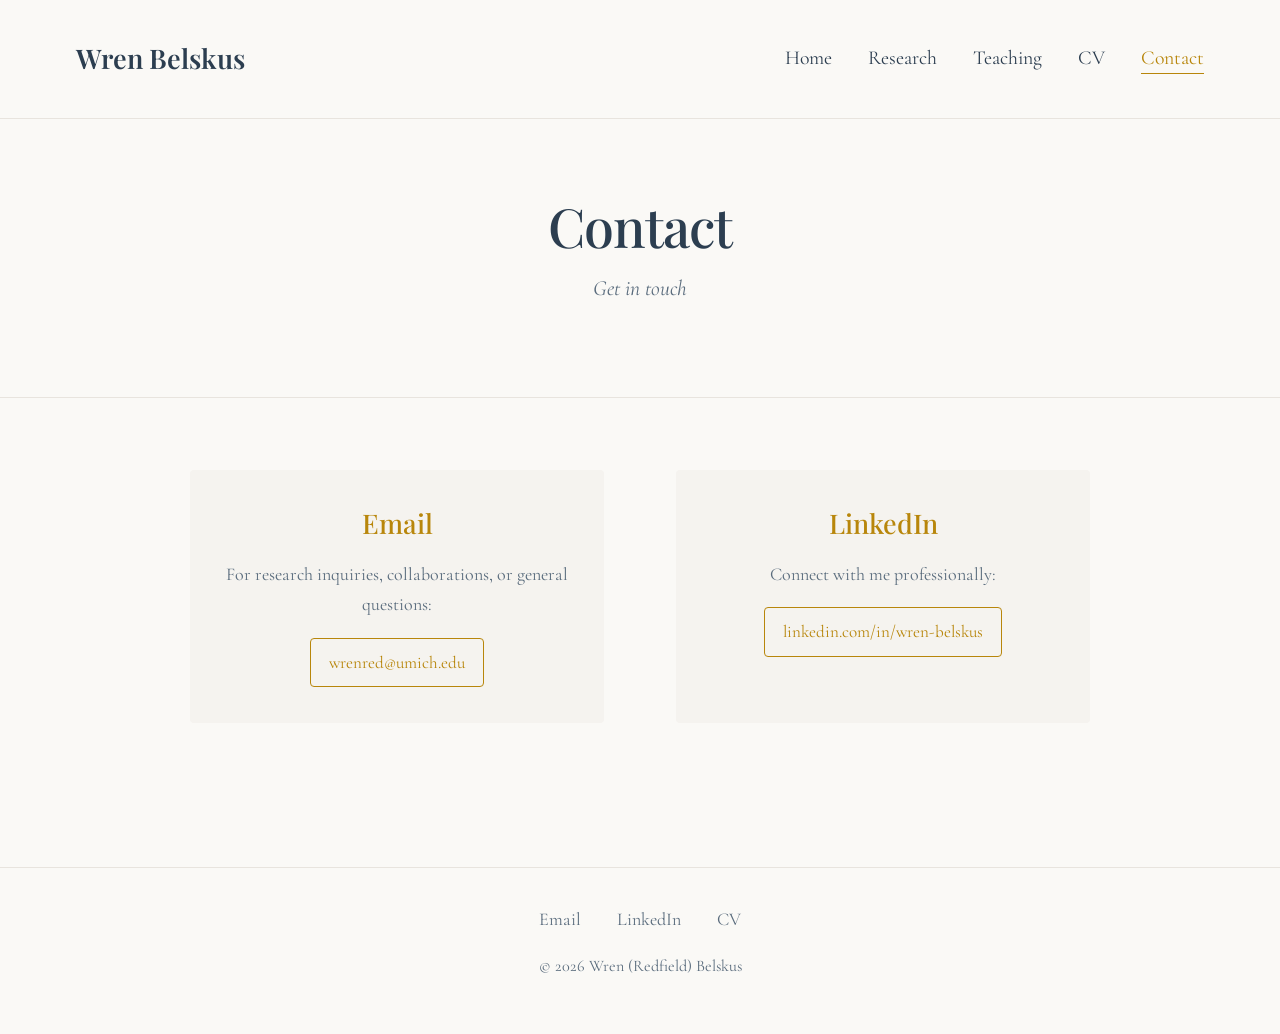
==== contact.html @ d4e11b88 "Initial commit: Personal academic website - Home page with bio and headshot - Research page with wor" ====
<!DOCTYPE html>
<html lang="en">
<head>
    <meta charset="UTF-8">
    <meta name="viewport" content="width=device-width, initial-scale=1.0">
    <title>Contact | Wren (Redfield) Belskus</title>
    <link rel="stylesheet" href="styles.css">
</head>
<body>
    <nav>
        <div class="container">
            <a href="index.html" class="nav-brand">Wren Belskus</a>
            <ul class="nav-links">
                <li><a href="index.html">Home</a></li>
                <li><a href="research.html">Research</a></li>
                <li><a href="teaching.html">Teaching</a></li>
                <li><a href="cv.html">CV</a></li>
                <li><a href="contact.html" class="active">Contact</a></li>
            </ul>
        </div>
    </nav>

    <header class="page-header">
        <div class="container">
            <h1>Contact</h1>
            <p>Get in touch</p>
        </div>
    </header>

    <main class="contact-section">
        <div class="container">
            <div class="contact-content">
                <div class="contact-card">
                    <h3>Email</h3>
                    <p>For research inquiries, collaborations, or general questions:</p>
                    <a href="mailto:wrenred@umich.edu" class="contact-btn">wrenred@umich.edu</a>
                </div>

                <div class="contact-card">
                    <h3>LinkedIn</h3>
                    <p>Connect with me professionally:</p>
                    <a href="https://www.linkedin.com/in/wren-belskus" target="_blank" rel="noopener" class="contact-btn">linkedin.com/in/wren-belskus</a>
                </div>
            </div>
        </div>
    </main>

    <footer>
        <div class="container">
            <div class="footer-links">
                <a href="mailto:wrenred@umich.edu">Email</a>
                <a href="https://www.linkedin.com/in/wren-belskus" target="_blank" rel="noopener">LinkedIn</a>
                <a href="Belskus - CV MARCH 2026.pdf" target="_blank">CV</a>
            </div>
            <p>&copy; 2026 Wren (Redfield) Belskus</p>
        </div>
    </footer>
</body>
</html>
---- styles.css ----
/* Import Google Fonts */
@import url('https://fonts.googleapis.com/css2?family=Cormorant+Garamond:ital,wght@0,400;0,500;0,600;1,400&family=Playfair+Display:wght@400;500;600;700&display=swap');

/* CSS Custom Properties */
:root {
    --color-bg: #faf9f6;
    --color-bg-alt: #f5f3ef;
    --color-text: #2c3e50;
    --color-text-light: #5a6c7d;
    --color-accent: #b8860b;
    --color-accent-light: #d4a84b;
    --color-pink: #e75480;
    --color-pink-light: #f2a6c2;
    --color-border: #e8e4de;
    --font-heading: 'Playfair Display', Georgia, serif;
    --font-body: 'Cormorant Garamond', Georgia, serif;
    --max-width: 1200px;
    --spacing-xs: 0.5rem;
    --spacing-sm: 1rem;
    --spacing-md: 2rem;
    --spacing-lg: 4rem;
    --spacing-xl: 6rem;
}

/* Reset and Base */
*, *::before, *::after {
    box-sizing: border-box;
    margin: 0;
    padding: 0;
}

html {
    font-size: 18px;
    scroll-behavior: smooth;
}

body {
    font-family: var(--font-body);
    font-size: 1rem;
    line-height: 1.7;
    color: var(--color-text);
    background-color: var(--color-bg);
}

/* Typography */
h1, h2, h3, h4 {
    font-family: var(--font-heading);
    font-weight: 500;
    line-height: 1.3;
    color: var(--color-text);
}

h1 {
    font-size: 3rem;
    letter-spacing: -0.02em;
}

h2 {
    font-size: 2rem;
    margin-bottom: var(--spacing-md);
}

h3 {
    font-size: 1.5rem;
    margin-bottom: var(--spacing-sm);
}

p {
    margin-bottom: var(--spacing-sm);
}

a {
    color: var(--color-accent);
    text-decoration: none;
    transition: color 0.3s ease;
}

a:hover {
    color: var(--color-accent-light);
}

/* Layout */
.container {
    max-width: var(--max-width);
    margin: 0 auto;
    padding: 0 var(--spacing-md);
}

/* Navigation */
nav {
    padding: var(--spacing-md) 0;
    border-bottom: 1px solid var(--color-border);
    background-color: var(--color-bg);
    position: sticky;
    top: 0;
    z-index: 100;
}

nav .container {
    display: flex;
    justify-content: space-between;
    align-items: center;
}

.nav-brand {
    font-family: var(--font-heading);
    font-size: 1.5rem;
    font-weight: 600;
    color: var(--color-text);
}

.nav-links {
    display: flex;
    gap: var(--spacing-md);
    list-style: none;
}

.nav-links a {
    font-family: var(--font-body);
    font-size: 1.1rem;
    color: var(--color-text);
    position: relative;
    padding-bottom: 4px;
}

.nav-links a::after {
    content: '';
    position: absolute;
    bottom: 0;
    left: 0;
    width: 0;
    height: 1px;
    background-color: var(--color-accent);
    transition: width 0.3s ease;
}

.nav-links a:hover::after,
.nav-links a.active::after {
    width: 100%;
}

.nav-links a.active {
    color: var(--color-accent);
}

/* Hero Section */
.hero {
    padding: var(--spacing-xl) 0;
    min-height: 80vh;
    display: flex;
    align-items: center;
}

.hero-content {
    display: grid;
    grid-template-columns: 1fr 1.2fr;
    gap: var(--spacing-lg);
    align-items: center;
}

.hero-image {
    position: relative;
}

.hero-image img {
    width: 100%;
    max-width: 400px;
    height: auto;
    object-fit: cover;
    border-radius: 4px;
    box-shadow: 0 20px 60px rgba(0, 0, 0, 0.1);
    border: 3px solid transparent;
    transition: border-color 0.3s ease;
}

.hero-image img:hover {
    border-color: var(--color-pink);
}

.hero-text h1 {
    margin-bottom: var(--spacing-sm);
}

.hero-subtitle {
    font-size: 1.3rem;
    color: var(--color-text-light);
    margin-bottom: var(--spacing-md);
    font-style: italic;
}

.hero-bio {
    font-size: 1.15rem;
    margin-bottom: var(--spacing-md);
}

.contact-link {
    display: inline-flex;
    align-items: center;
    gap: var(--spacing-xs);
    font-size: 1.1rem;
    border-bottom: 1px solid var(--color-accent);
    padding-bottom: 2px;
}

/* Page Header */
.page-header {
    padding: var(--spacing-lg) 0;
    text-align: center;
    border-bottom: 1px solid var(--color-border);
}

.page-header h1 {
    margin-bottom: var(--spacing-xs);
}

.page-header p {
    font-size: 1.2rem;
    color: var(--color-text-light);
    font-style: italic;
}

/* Research Section */
.research-section {
    padding: var(--spacing-lg) 0;
}

.section-title {
    font-family: var(--font-heading);
    font-size: 1.3rem;
    text-transform: uppercase;
    letter-spacing: 0.15em;
    color: var(--color-text-light);
    border-bottom: 1px solid var(--color-border);
    padding-bottom: var(--spacing-xs);
    margin-bottom: var(--spacing-md);
    margin-top: var(--spacing-lg);
}

.section-title:first-of-type {
    margin-top: 0;
}

.research-paper {
    padding: var(--spacing-lg) 0;
    border-bottom: 1px solid var(--color-border);
}

.research-paper:last-child {
    border-bottom: none;
}

.paper-title {
    font-family: var(--font-heading);
    font-size: 1.6rem;
    margin-bottom: var(--spacing-xs);
}

.paper-status {
    font-size: 0.95rem;
    color: var(--color-text-light);
    font-style: italic;
    margin-bottom: var(--spacing-md);
}

.paper-abstract {
    margin-bottom: var(--spacing-md);
    font-size: 1.05rem;
}

.key-insights {
    background-color: var(--color-bg-alt);
    padding: var(--spacing-md);
    border-left: 3px solid var(--color-accent);
    margin-top: var(--spacing-md);
}

.key-insights h4 {
    font-family: var(--font-heading);
    font-size: 1.1rem;
    color: var(--color-accent);
    margin-bottom: var(--spacing-sm);
    text-transform: uppercase;
    letter-spacing: 0.1em;
}

.key-insights ul {
    list-style: none;
}

.key-insights li {
    padding-left: 1.5rem;
    position: relative;
    margin-bottom: var(--spacing-xs);
}

.key-insights li::before {
    content: '—';
    position: absolute;
    left: 0;
    color: var(--color-accent);
}

/* About Section */
.about-section {
    padding: var(--spacing-lg) 0;
}

.about-intro {
    max-width: 800px;
    margin: 0 auto var(--spacing-lg);
    text-align: center;
    font-size: 1.2rem;
}

.about-grid {
    display: grid;
    grid-template-columns: repeat(2, 1fr);
    gap: var(--spacing-lg);
    margin-bottom: var(--spacing-lg);
}

.about-card {
    background-color: var(--color-bg-alt);
    padding: var(--spacing-md);
    border-radius: 4px;
}

.about-card img {
    width: 100%;
    height: 350px;
    object-fit: cover;
    border-radius: 4px;
    margin-bottom: var(--spacing-md);
    border: 3px solid transparent;
    transition: border-color 0.3s ease;
}

.about-card img:hover {
    border-color: var(--color-pink);
}

.about-card h3 {
    font-family: var(--font-heading);
    margin-bottom: var(--spacing-xs);
}

.about-card p {
    color: var(--color-text-light);
    font-style: italic;
}

.hobbies {
    max-width: 800px;
    margin: 0 auto;
    text-align: center;
}

.hobbies h3 {
    margin-bottom: var(--spacing-md);
}

.hobby-list {
    display: flex;
    flex-wrap: wrap;
    justify-content: center;
    gap: var(--spacing-sm);
    list-style: none;
}

.hobby-list li {
    background-color: var(--color-bg-alt);
    padding: var(--spacing-xs) var(--spacing-sm);
    border-radius: 2px;
    font-size: 1rem;
    border: 1px solid var(--color-border);
    transition: all 0.3s ease;
}

.hobby-list li:hover {
    background-color: var(--color-pink-light);
    border-color: var(--color-pink);
}

/* CV Section */
.cv-section {
    padding: var(--spacing-lg) 0;
}

.cv-download {
    text-align: center;
    margin-bottom: var(--spacing-md);
}

.download-btn {
    display: inline-block;
    padding: var(--spacing-sm) var(--spacing-md);
    background-color: var(--color-accent);
    color: white;
    border-radius: 4px;
    font-family: var(--font-body);
    font-size: 1.1rem;
    transition: background-color 0.3s ease;
}

.download-btn:hover {
    background-color: var(--color-accent-light);
    color: white;
}

.cv-viewer {
    background-color: var(--color-bg-alt);
    padding: var(--spacing-sm);
    border-radius: 4px;
    border: 1px solid var(--color-border);
}

/* Teaching Section */
.teaching-section {
    padding: var(--spacing-lg) 0;
}

.teaching-role {
    margin-bottom: var(--spacing-lg);
}

.role-title {
    font-family: var(--font-heading);
    font-size: 1.4rem;
    color: var(--color-accent);
    margin-bottom: var(--spacing-md);
    padding-bottom: var(--spacing-xs);
    border-bottom: 1px solid var(--color-border);
}

.course-item {
    padding: var(--spacing-md) 0;
    border-bottom: 1px solid var(--color-border);
}

.course-item:last-child {
    border-bottom: none;
}

.course-header {
    display: flex;
    justify-content: space-between;
    align-items: baseline;
    flex-wrap: wrap;
    gap: var(--spacing-sm);
    margin-bottom: var(--spacing-xs);
}

.course-header h4 {
    font-family: var(--font-heading);
    font-size: 1.2rem;
    margin: 0;
}

.course-term {
    font-style: italic;
    color: var(--color-text-light);
}

.course-program {
    color: var(--color-text-light);
    font-style: italic;
    margin-bottom: var(--spacing-xs);
}

.course-rating {
    margin-bottom: var(--spacing-sm);
}

.course-duties {
    color: var(--color-text-light);
    font-size: 0.95rem;
}

.student-feedback {
    background-color: var(--color-bg-alt);
    padding: var(--spacing-md);
    border-left: 3px solid var(--color-pink);
    margin-top: var(--spacing-md);
}

.student-feedback h5 {
    font-family: var(--font-heading);
    font-size: 1rem;
    color: var(--color-pink);
    margin-bottom: var(--spacing-sm);
    text-transform: uppercase;
    letter-spacing: 0.1em;
}

.student-feedback blockquote {
    font-style: italic;
    margin-bottom: var(--spacing-sm);
    padding-left: var(--spacing-sm);
    border-left: 2px solid var(--color-border);
    color: var(--color-text-light);
}

.student-feedback blockquote:last-child {
    margin-bottom: 0;
}

/* Contact Section */
.contact-section {
    padding: var(--spacing-lg) 0;
}

.contact-content {
    display: grid;
    grid-template-columns: repeat(auto-fit, minmax(280px, 1fr));
    gap: var(--spacing-lg);
    max-width: 900px;
    margin: 0 auto;
}

.contact-card {
    background-color: var(--color-bg-alt);
    padding: var(--spacing-md);
    border-radius: 4px;
    text-align: center;
}

.contact-card h3 {
    font-family: var(--font-heading);
    margin-bottom: var(--spacing-sm);
    color: var(--color-accent);
}

.contact-card p {
    color: var(--color-text-light);
    margin-bottom: var(--spacing-sm);
}

.contact-btn {
    display: inline-block;
    padding: var(--spacing-xs) var(--spacing-sm);
    border: 1px solid var(--color-accent);
    border-radius: 4px;
    font-size: 0.95rem;
    transition: all 0.3s ease;
}

.contact-btn:hover {
    background-color: var(--color-accent);
    color: white;
}

/* Footer */
footer {
    padding: var(--spacing-md) 0;
    border-top: 1px solid var(--color-border);
    text-align: center;
    margin-top: var(--spacing-lg);
}

.footer-links {
    display: flex;
    justify-content: center;
    gap: var(--spacing-md);
    margin-bottom: var(--spacing-sm);
}

.footer-links a {
    color: var(--color-text-light);
}

.footer-links a:hover {
    color: var(--color-accent);
}

footer p {
    color: var(--color-text-light);
    font-size: 0.9rem;
}

/* Responsive Design */
@media (max-width: 900px) {
    html {
        font-size: 16px;
    }

    .hero-content {
        grid-template-columns: 1fr;
        text-align: center;
    }

    .hero-image {
        order: -1;
    }

    .hero-image img {
        max-width: 300px;
        margin: 0 auto;
        display: block;
    }

    .about-grid {
        grid-template-columns: 1fr;
    }

    h1 {
        font-size: 2.5rem;
    }
}

@media (max-width: 600px) {
    nav .container {
        flex-direction: column;
        gap: var(--spacing-sm);
    }

    .nav-links {
        gap: var(--spacing-sm);
    }

    h1 {
        font-size: 2rem;
    }

    .hero {
        min-height: auto;
        padding: var(--spacing-lg) 0;
    }
}
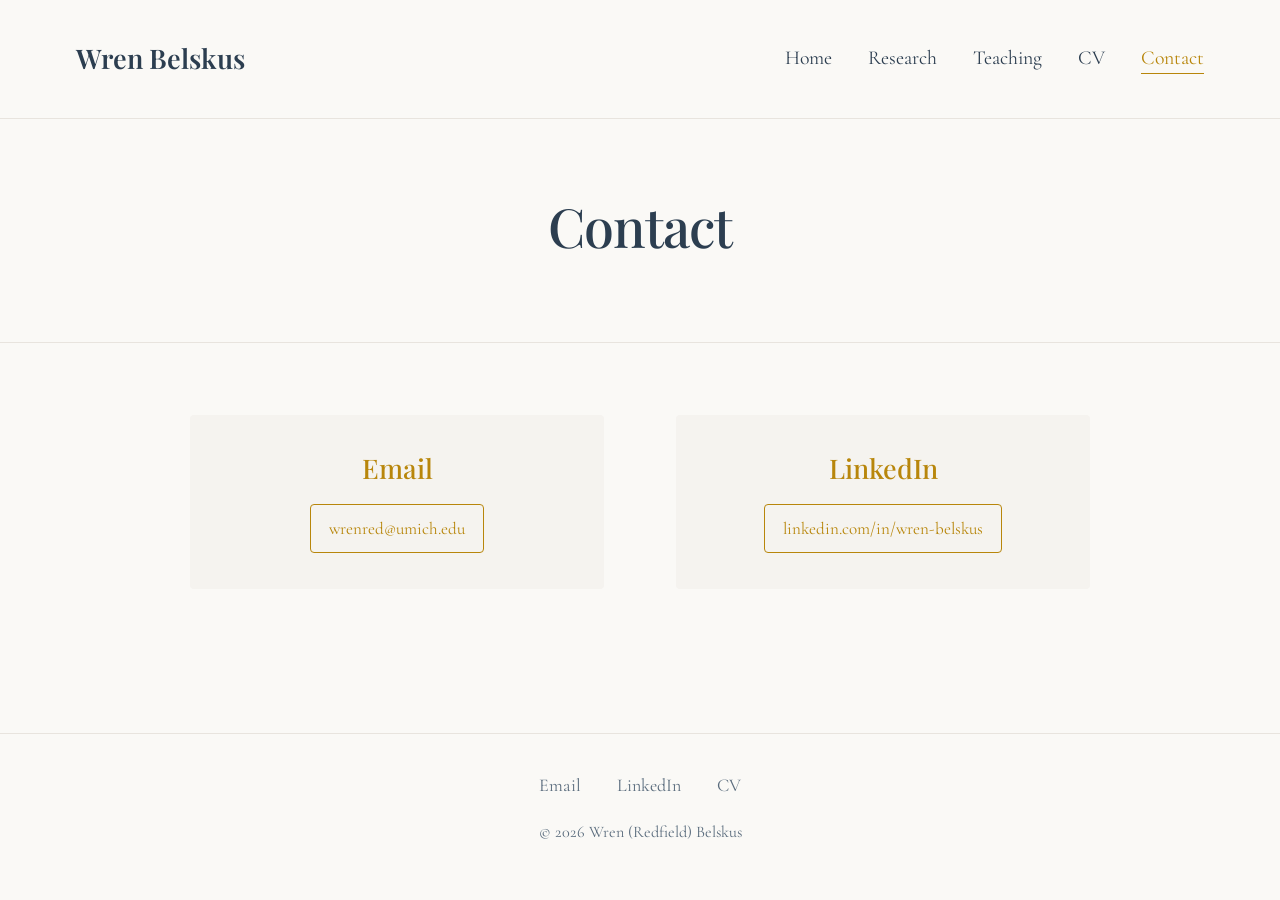
==== commit d9d2012a: "Simplify contact and CV page headers, update research subtitle - Remove Get in touch subtitle and de" ====
--- a/contact.html
+++ b/contact.html
@@ -1,9 +1,34 @@
 <!DOCTYPE html>
 <html lang="en">
 <head>
+    <!-- Google Analytics -->
+    <script async src="https://www.googletagmanager.com/gtag/js?id=G-532YMSY0NJ"></script>
+    <script>
+        window.dataLayer = window.dataLayer || [];
+        function gtag(){dataLayer.push(arguments);}
+        gtag('js', new Date());
+        gtag('config', 'G-532YMSY0NJ');
+    </script>
+
     <meta charset="UTF-8">
     <meta name="viewport" content="width=device-width, initial-scale=1.0">
-    <title>Contact | Wren (Redfield) Belskus</title>
+    <title>Contact | Wren Belskus | Michigan Accounting PhD</title>
+    <meta name="description" content="Contact Wren Belskus, PhD Candidate in Accounting at University of Michigan Ross School of Business. Email and LinkedIn.">
+    <meta name="keywords" content="Wren Belskus, Wren Redfield Belskus, contact, email, University of Michigan, Michigan Ross, umich, accounting PhD">
+    <meta name="author" content="Wren Belskus">
+
+    <!-- Open Graph / LinkedIn / Facebook -->
+    <meta property="og:type" content="website">
+    <meta property="og:url" content="https://wrenbelskus.com/contact.html">
+    <meta property="og:title" content="Contact | Wren Belskus">
+    <meta property="og:description" content="Contact Wren Belskus, PhD Candidate in Accounting at University of Michigan Ross School of Business.">
+    <meta property="og:image" content="https://wrenbelskus.com/headshot.jpg">
+
+    <!-- Twitter -->
+    <meta name="twitter:card" content="summary_large_image">
+    <meta name="twitter:title" content="Contact | Wren Belskus">
+    <meta name="twitter:description" content="Contact Wren Belskus, PhD Candidate in Accounting at University of Michigan Ross School of Business.">
+    <meta name="twitter:image" content="https://wrenbelskus.com/headshot.jpg">
     <link rel="stylesheet" href="styles.css">
 </head>
 <body>
@@ -23,7 +48,6 @@
     <header class="page-header">
         <div class="container">
             <h1>Contact</h1>
-            <p>Get in touch</p>
         </div>
     </header>
 
@@ -32,13 +56,11 @@
             <div class="contact-content">
                 <div class="contact-card">
                     <h3>Email</h3>
-                    <p>For research inquiries, collaborations, or general questions:</p>
                     <a href="mailto:wrenred@umich.edu" class="contact-btn">wrenred@umich.edu</a>
                 </div>
 
                 <div class="contact-card">
                     <h3>LinkedIn</h3>
-                    <p>Connect with me professionally:</p>
                     <a href="https://www.linkedin.com/in/wren-belskus" target="_blank" rel="noopener" class="contact-btn">linkedin.com/in/wren-belskus</a>
                 </div>
             </div>
@@ -50,7 +72,7 @@
             <div class="footer-links">
                 <a href="mailto:wrenred@umich.edu">Email</a>
                 <a href="https://www.linkedin.com/in/wren-belskus" target="_blank" rel="noopener">LinkedIn</a>
-                <a href="Belskus - CV MARCH 2026.pdf" target="_blank">CV</a>
+                <a href="Belskus - CV JULY 2026.pdf" target="_blank">CV</a>
             </div>
             <p>&copy; 2026 Wren (Redfield) Belskus</p>
         </div>
